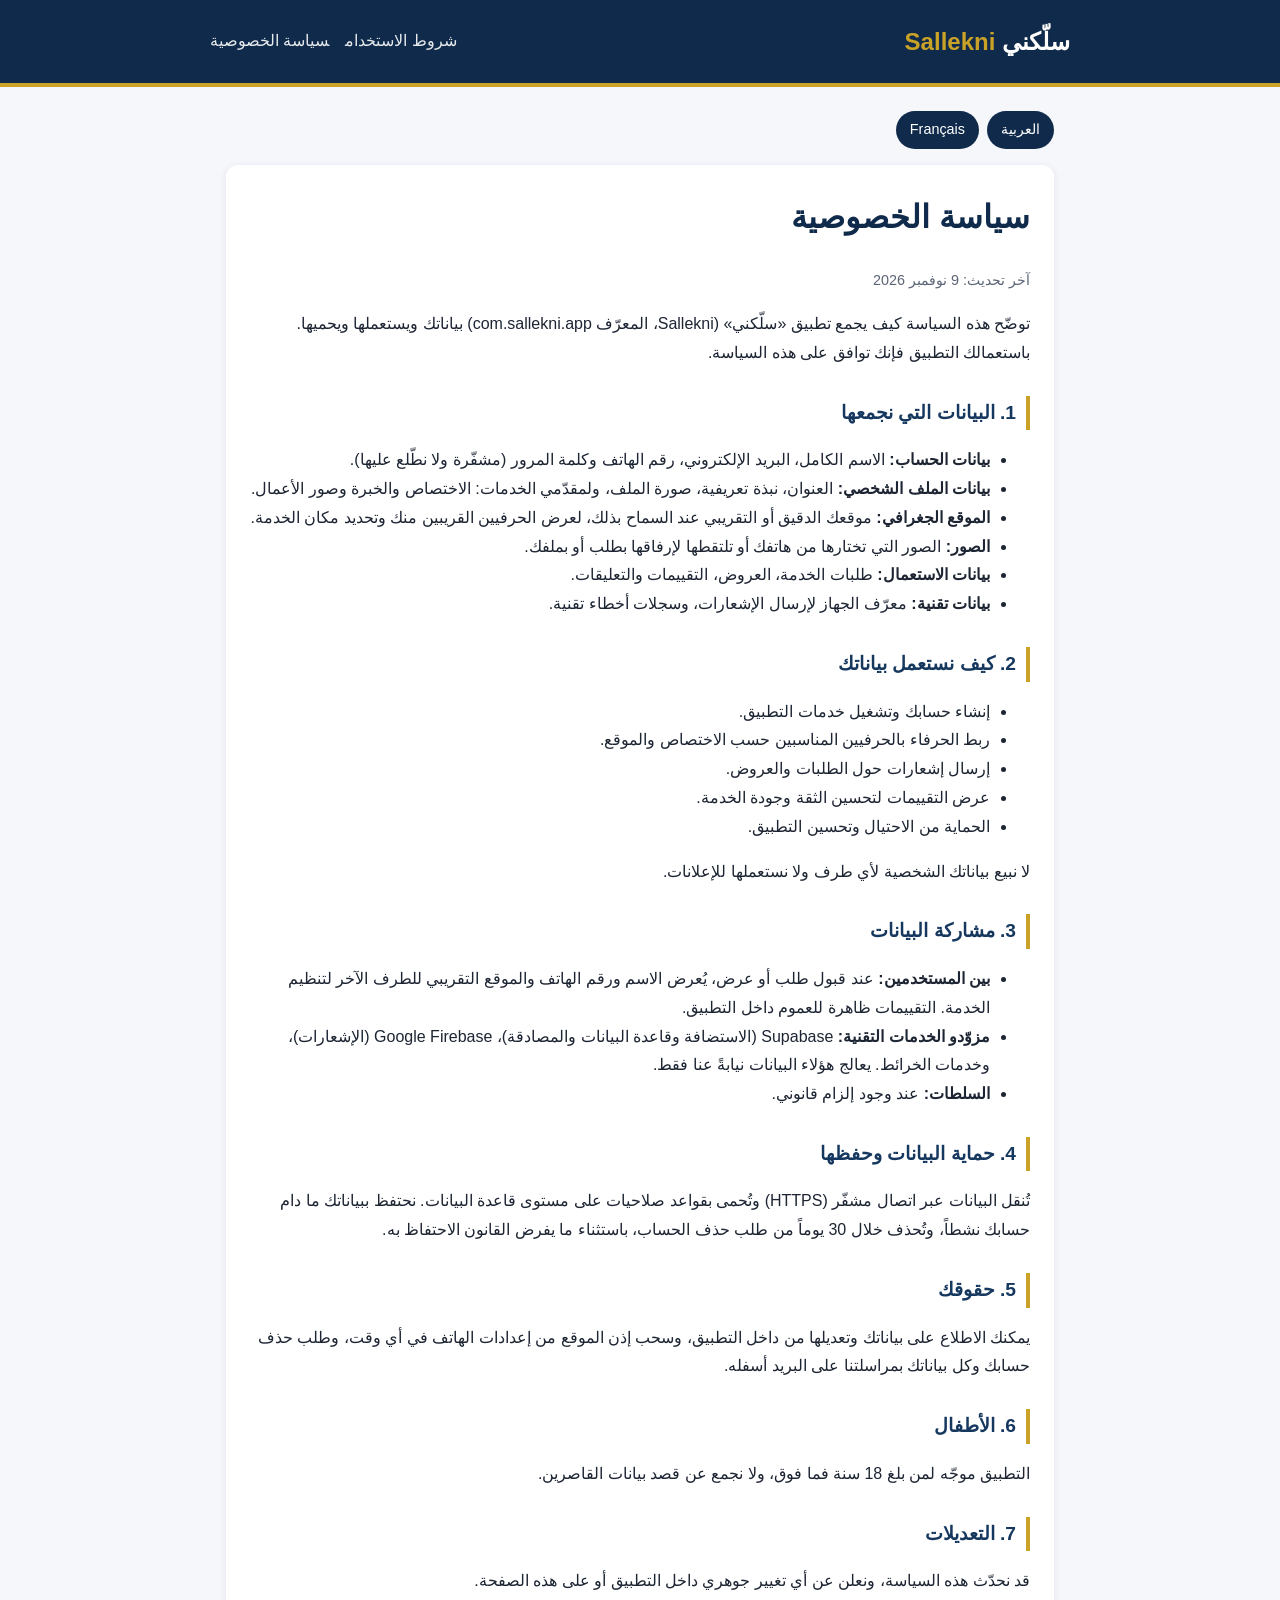
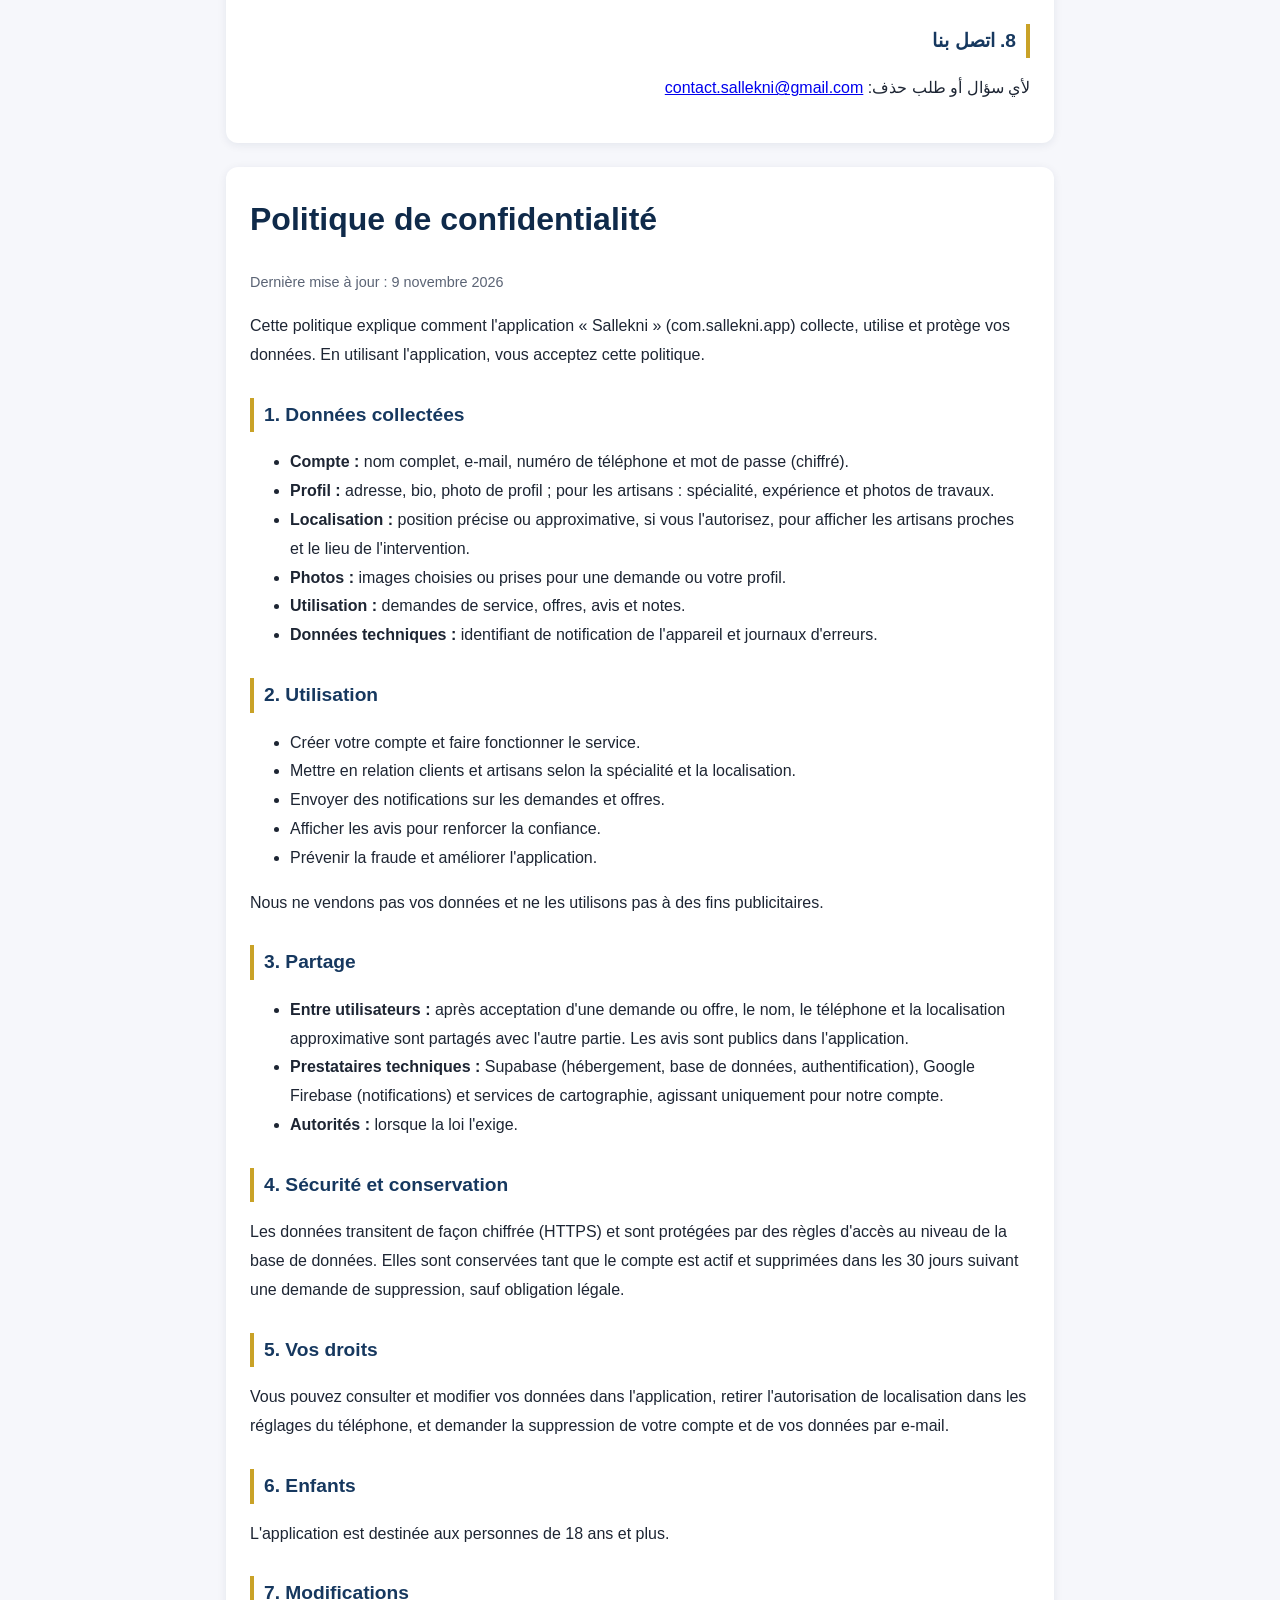
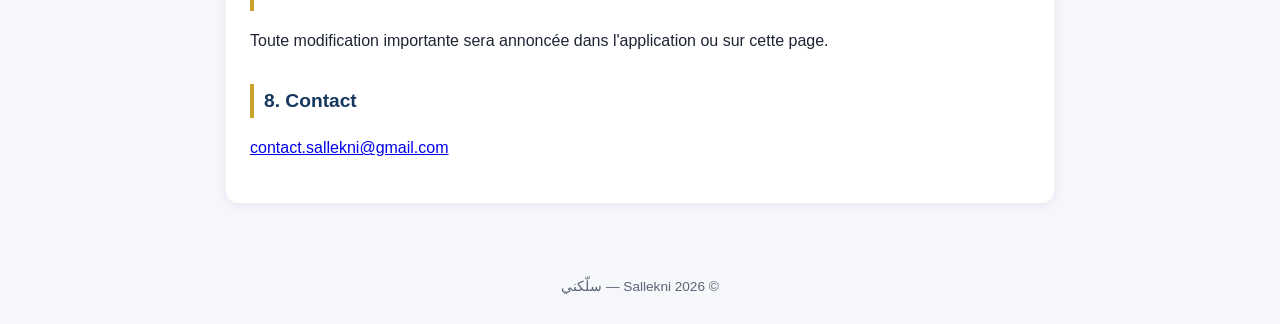
==== docs/privacy.html @ e208eb3f "Add files via upload" ====
<!DOCTYPE html>
<html lang="ar" dir="rtl">
<head>
<meta charset="utf-8">
<meta name="viewport" content="width=device-width, initial-scale=1">
<title>سياسة الخصوصية | Sallekni</title>
<link rel="stylesheet" href="style.css">
</head>
<body>
<header><div class="wrap"><a class="brand" href="index.html">سلّكني <span>Sallekni</span></a>
<nav><a href="terms.html">شروط الاستخدام</a><a href="privacy.html">سياسة الخصوصية</a></nav></div></header>
<main class="wrap">
<div class="lang"><a href="#ar">العربية</a><a href="#fr">Français</a></div>

<div class="card" id="ar">
<h1>سياسة الخصوصية</h1>
<p class="meta">آخر تحديث: 9 نوفمبر 2026</p>
<p>توضّح هذه السياسة كيف يجمع تطبيق «سلّكني» (Sallekni، المعرّف com.sallekni.app) بياناتك ويستعملها ويحميها. باستعمالك التطبيق فإنك توافق على هذه السياسة.</p>

<h2>1. البيانات التي نجمعها</h2>
<ul>
<li><strong>بيانات الحساب:</strong> الاسم الكامل، البريد الإلكتروني، رقم الهاتف وكلمة المرور (مشفّرة ولا نطّلع عليها).</li>
<li><strong>بيانات الملف الشخصي:</strong> العنوان، نبذة تعريفية، صورة الملف، ولمقدّمي الخدمات: الاختصاص والخبرة وصور الأعمال.</li>
<li><strong>الموقع الجغرافي:</strong> موقعك الدقيق أو التقريبي عند السماح بذلك، لعرض الحرفيين القريبين منك وتحديد مكان الخدمة.</li>
<li><strong>الصور:</strong> الصور التي تختارها من هاتفك أو تلتقطها لإرفاقها بطلب أو بملفك.</li>
<li><strong>بيانات الاستعمال:</strong> طلبات الخدمة، العروض، التقييمات والتعليقات.</li>
<li><strong>بيانات تقنية:</strong> معرّف الجهاز لإرسال الإشعارات، وسجلات أخطاء تقنية.</li>
</ul>

<h2>2. كيف نستعمل بياناتك</h2>
<ul>
<li>إنشاء حسابك وتشغيل خدمات التطبيق.</li>
<li>ربط الحرفاء بالحرفيين المناسبين حسب الاختصاص والموقع.</li>
<li>إرسال إشعارات حول الطلبات والعروض.</li>
<li>عرض التقييمات لتحسين الثقة وجودة الخدمة.</li>
<li>الحماية من الاحتيال وتحسين التطبيق.</li>
</ul>
<p>لا نبيع بياناتك الشخصية لأي طرف ولا نستعملها للإعلانات.</p>

<h2>3. مشاركة البيانات</h2>
<ul>
<li><strong>بين المستخدمين:</strong> عند قبول طلب أو عرض، يُعرض الاسم ورقم الهاتف والموقع التقريبي للطرف الآخر لتنظيم الخدمة. التقييمات ظاهرة للعموم داخل التطبيق.</li>
<li><strong>مزوّدو الخدمات التقنية:</strong> Supabase (الاستضافة وقاعدة البيانات والمصادقة)، Google Firebase (الإشعارات)، وخدمات الخرائط. يعالج هؤلاء البيانات نيابةً عنا فقط.</li>
<li><strong>السلطات:</strong> عند وجود إلزام قانوني.</li>
</ul>

<h2>4. حماية البيانات وحفظها</h2>
<p>تُنقل البيانات عبر اتصال مشفّر (HTTPS) وتُحمى بقواعد صلاحيات على مستوى قاعدة البيانات. نحتفظ ببياناتك ما دام حسابك نشطاً، وتُحذف خلال 30 يوماً من طلب حذف الحساب، باستثناء ما يفرض القانون الاحتفاظ به.</p>

<h2>5. حقوقك</h2>
<p>يمكنك الاطلاع على بياناتك وتعديلها من داخل التطبيق، وسحب إذن الموقع من إعدادات الهاتف في أي وقت، وطلب حذف حسابك وكل بياناتك بمراسلتنا على البريد أسفله.</p>

<h2>6. الأطفال</h2>
<p>التطبيق موجّه لمن بلغ 18 سنة فما فوق، ولا نجمع عن قصد بيانات القاصرين.</p>

<h2>7. التعديلات</h2>
<p>قد نحدّث هذه السياسة، ونعلن عن أي تغيير جوهري داخل التطبيق أو على هذه الصفحة.</p>

<h2>8. اتصل بنا</h2>
<p>لأي سؤال أو طلب حذف: <a href="mailto:contact.sallekni@gmail.com">contact.sallekni@gmail.com</a></p>
</div>

<div class="card" id="fr" dir="ltr" lang="fr">
<h1>Politique de confidentialité</h1>
<p class="meta">Dernière mise à jour : 9 novembre 2026</p>
<p>Cette politique explique comment l'application « Sallekni » (com.sallekni.app) collecte, utilise et protège vos données. En utilisant l'application, vous acceptez cette politique.</p>

<h2>1. Données collectées</h2>
<ul>
<li><strong>Compte :</strong> nom complet, e-mail, numéro de téléphone et mot de passe (chiffré).</li>
<li><strong>Profil :</strong> adresse, bio, photo de profil ; pour les artisans : spécialité, expérience et photos de travaux.</li>
<li><strong>Localisation :</strong> position précise ou approximative, si vous l'autorisez, pour afficher les artisans proches et le lieu de l'intervention.</li>
<li><strong>Photos :</strong> images choisies ou prises pour une demande ou votre profil.</li>
<li><strong>Utilisation :</strong> demandes de service, offres, avis et notes.</li>
<li><strong>Données techniques :</strong> identifiant de notification de l'appareil et journaux d'erreurs.</li>
</ul>

<h2>2. Utilisation</h2>
<ul>
<li>Créer votre compte et faire fonctionner le service.</li>
<li>Mettre en relation clients et artisans selon la spécialité et la localisation.</li>
<li>Envoyer des notifications sur les demandes et offres.</li>
<li>Afficher les avis pour renforcer la confiance.</li>
<li>Prévenir la fraude et améliorer l'application.</li>
</ul>
<p>Nous ne vendons pas vos données et ne les utilisons pas à des fins publicitaires.</p>

<h2>3. Partage</h2>
<ul>
<li><strong>Entre utilisateurs :</strong> après acceptation d'une demande ou offre, le nom, le téléphone et la localisation approximative sont partagés avec l'autre partie. Les avis sont publics dans l'application.</li>
<li><strong>Prestataires techniques :</strong> Supabase (hébergement, base de données, authentification), Google Firebase (notifications) et services de cartographie, agissant uniquement pour notre compte.</li>
<li><strong>Autorités :</strong> lorsque la loi l'exige.</li>
</ul>

<h2>4. Sécurité et conservation</h2>
<p>Les données transitent de façon chiffrée (HTTPS) et sont protégées par des règles d'accès au niveau de la base de données. Elles sont conservées tant que le compte est actif et supprimées dans les 30 jours suivant une demande de suppression, sauf obligation légale.</p>

<h2>5. Vos droits</h2>
<p>Vous pouvez consulter et modifier vos données dans l'application, retirer l'autorisation de localisation dans les réglages du téléphone, et demander la suppression de votre compte et de vos données par e-mail.</p>

<h2>6. Enfants</h2>
<p>L'application est destinée aux personnes de 18 ans et plus.</p>

<h2>7. Modifications</h2>
<p>Toute modification importante sera annoncée dans l'application ou sur cette page.</p>

<h2>8. Contact</h2>
<p><a href="mailto:contact.sallekni@gmail.com">contact.sallekni@gmail.com</a></p>
</div>
</main>
<footer>© 2026 Sallekni — سلّكني</footer>
</body>
</html>
---- docs/style.css ----
:root{--navy:#0f2a4a;--navy2:#16385f;--gold:#c9a227;--bg:#f6f7fb;--text:#1d2533;--muted:#5b6475;--card:#fff}
*{box-sizing:border-box}
body{margin:0;font-family:"Segoe UI",Tahoma,"Noto Sans Arabic",Arial,sans-serif;background:var(--bg);color:var(--text);line-height:1.8}
header{background:var(--navy);color:#fff;padding:20px 16px;border-bottom:4px solid var(--gold)}
header .wrap{display:flex;align-items:center;justify-content:space-between;gap:12px;flex-wrap:wrap}
.brand{font-size:1.5rem;font-weight:700;color:#fff;text-decoration:none}
.brand span{color:var(--gold)}
nav a{color:#fff;text-decoration:none;margin-inline-start:16px;opacity:.9}
nav a:hover{color:var(--gold)}
.wrap{max-width:860px;margin:0 auto}
main{padding:24px 16px}
.card{background:var(--card);border-radius:12px;padding:24px;box-shadow:0 2px 10px rgba(15,42,74,.08);margin-bottom:24px}
h1{color:var(--navy);margin-top:0}
h2{color:var(--navy2);border-inline-start:4px solid var(--gold);padding-inline-start:10px;font-size:1.2rem;margin-top:28px}
.meta{color:var(--muted);font-size:.9rem}
.lang{display:flex;gap:8px;margin-bottom:16px}
.lang a{background:var(--navy);color:#fff;padding:6px 14px;border-radius:20px;text-decoration:none;font-size:.9rem}
.lang a:hover{background:var(--gold);color:var(--navy)}
.links a{display:block;background:var(--navy);color:#fff;padding:14px 18px;border-radius:10px;text-decoration:none;margin:10px 0;font-weight:600}
.links a:hover{background:var(--gold);color:var(--navy)}
[dir=ltr]{text-align:left}
footer{text-align:center;color:var(--muted);font-size:.85rem;padding:24px 16px}
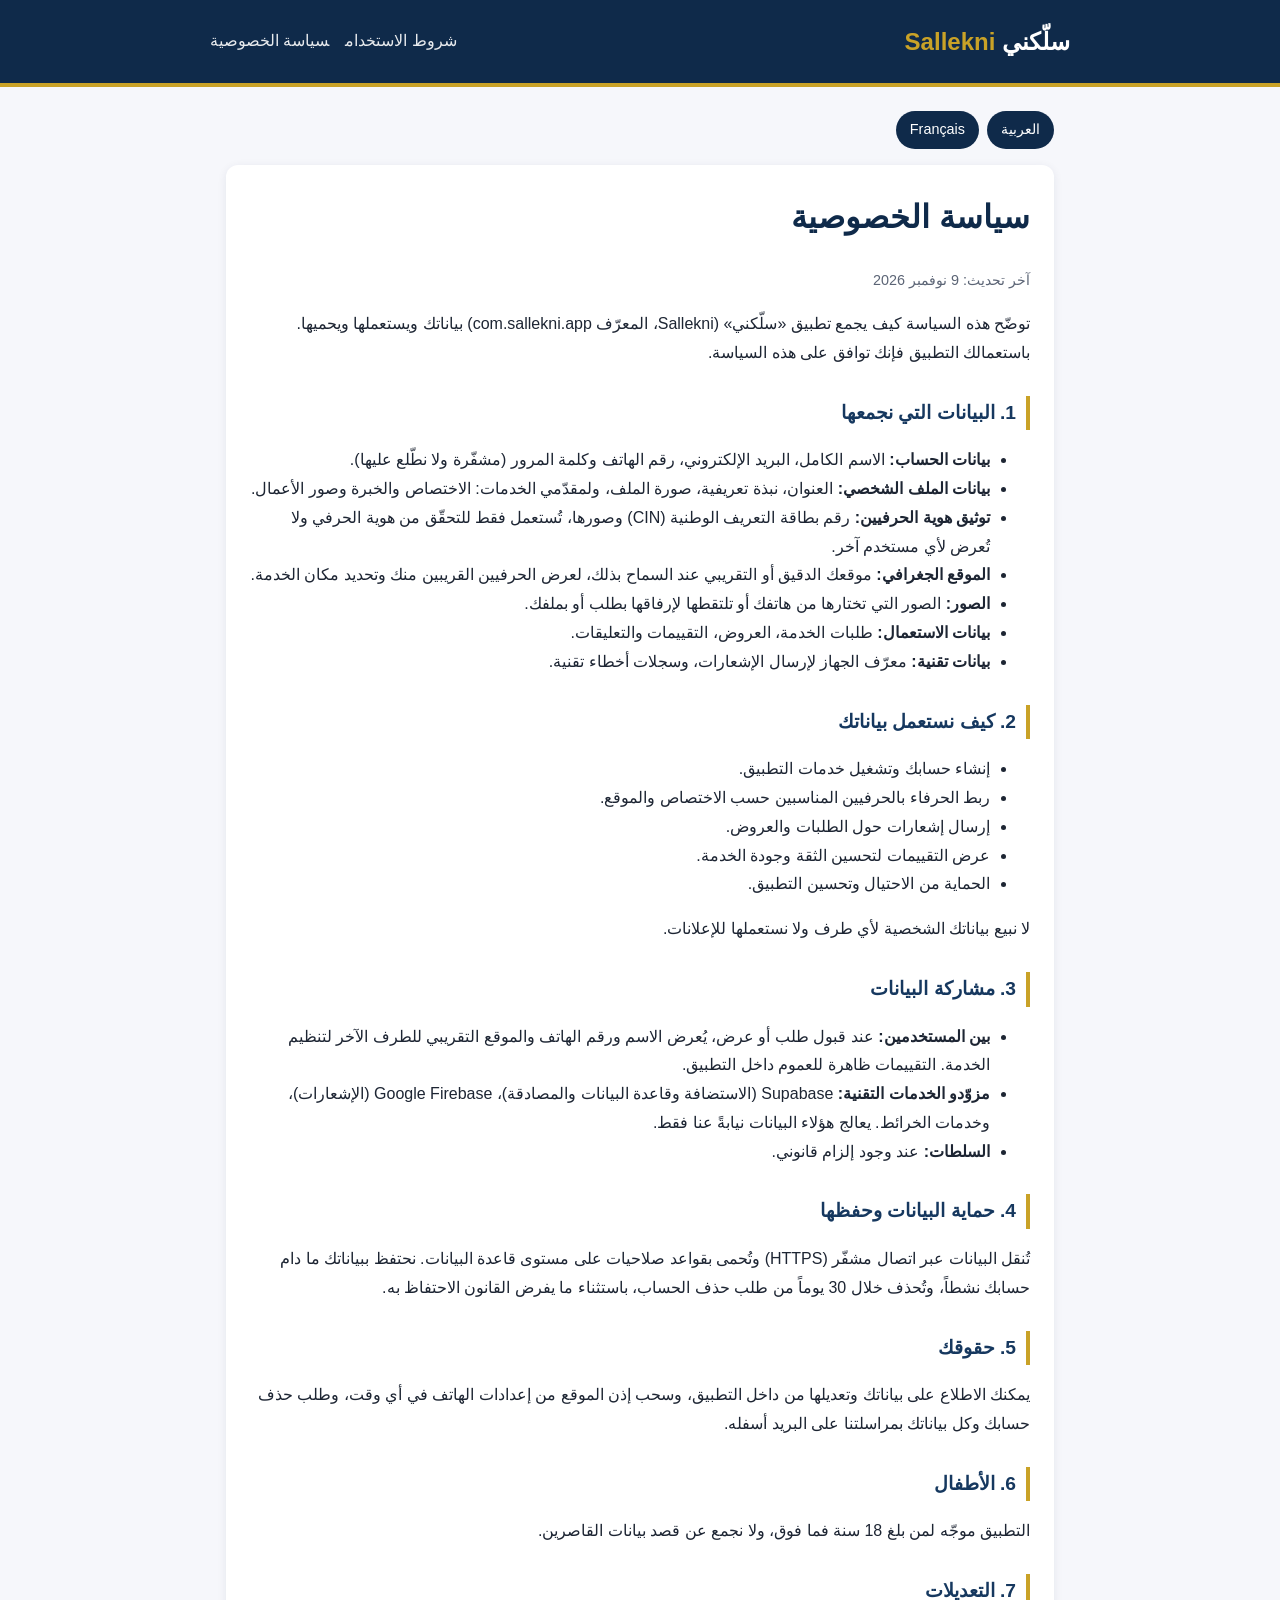
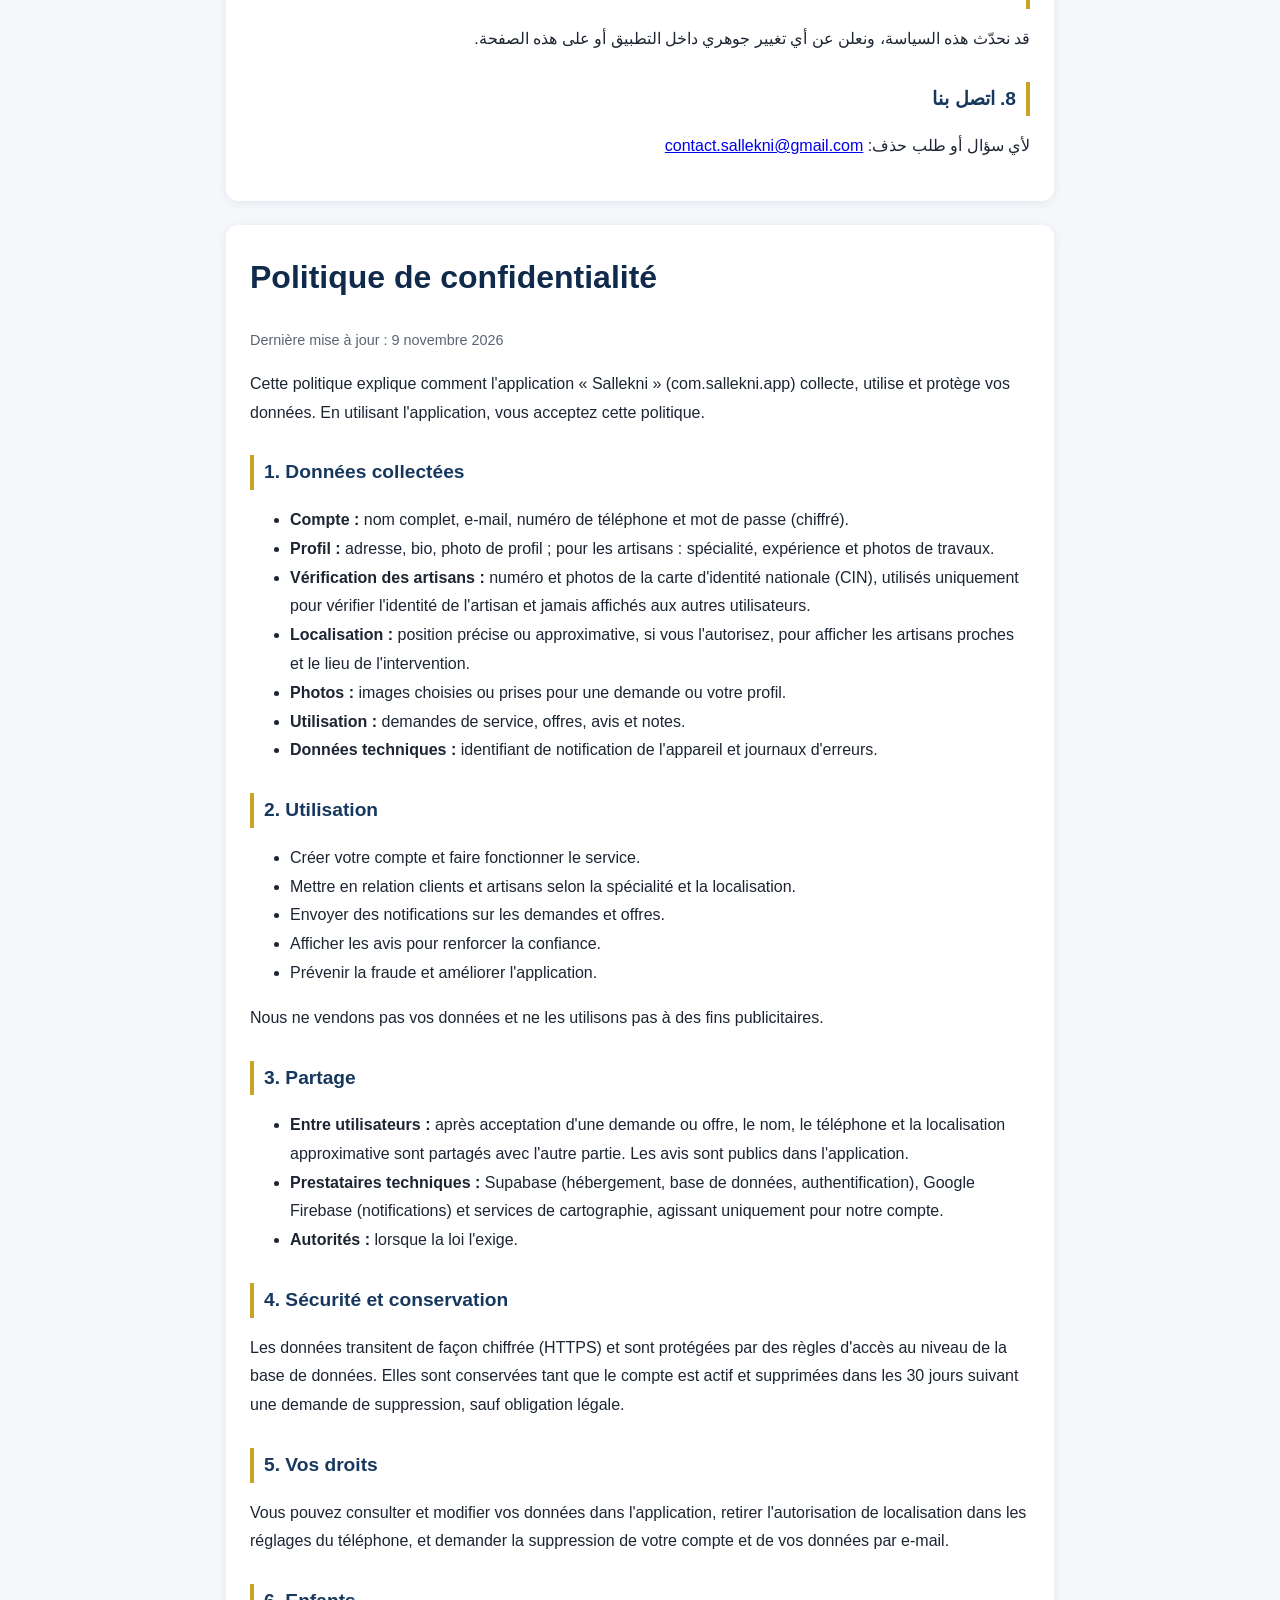
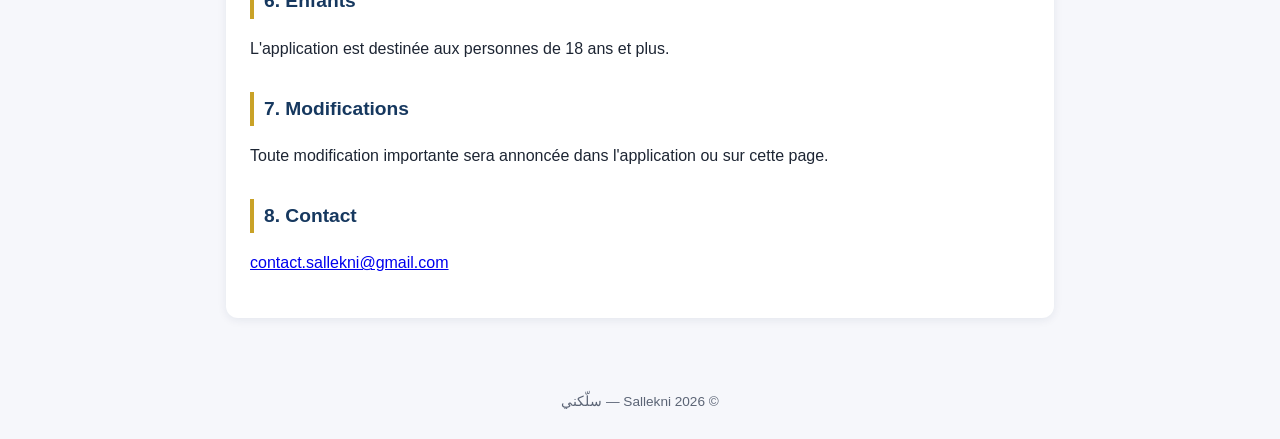
==== commit 50a7ac74: "Privacy policy: disclose CIN verification" ====
--- a/docs/privacy.html
+++ b/docs/privacy.html
@@ -21,6 +21,7 @@
 <ul>
 <li><strong>بيانات الحساب:</strong> الاسم الكامل، البريد الإلكتروني، رقم الهاتف وكلمة المرور (مشفّرة ولا نطّلع عليها).</li>
 <li><strong>بيانات الملف الشخصي:</strong> العنوان، نبذة تعريفية، صورة الملف، ولمقدّمي الخدمات: الاختصاص والخبرة وصور الأعمال.</li>
+<li><strong>توثيق هوية الحرفيين:</strong> رقم بطاقة التعريف الوطنية (CIN) وصورها، تُستعمل فقط للتحقّق من هوية الحرفي ولا تُعرض لأي مستخدم آخر.</li>
 <li><strong>الموقع الجغرافي:</strong> موقعك الدقيق أو التقريبي عند السماح بذلك، لعرض الحرفيين القريبين منك وتحديد مكان الخدمة.</li>
 <li><strong>الصور:</strong> الصور التي تختارها من هاتفك أو تلتقطها لإرفاقها بطلب أو بملفك.</li>
 <li><strong>بيانات الاستعمال:</strong> طلبات الخدمة، العروض، التقييمات والتعليقات.</li>
@@ -69,6 +70,7 @@
 <ul>
 <li><strong>Compte :</strong> nom complet, e-mail, numéro de téléphone et mot de passe (chiffré).</li>
 <li><strong>Profil :</strong> adresse, bio, photo de profil ; pour les artisans : spécialité, expérience et photos de travaux.</li>
+<li><strong>Vérification des artisans :</strong> numéro et photos de la carte d'identité nationale (CIN), utilisés uniquement pour vérifier l'identité de l'artisan et jamais affichés aux autres utilisateurs.</li>
 <li><strong>Localisation :</strong> position précise ou approximative, si vous l'autorisez, pour afficher les artisans proches et le lieu de l'intervention.</li>
 <li><strong>Photos :</strong> images choisies ou prises pour une demande ou votre profil.</li>
 <li><strong>Utilisation :</strong> demandes de service, offres, avis et notes.</li>
